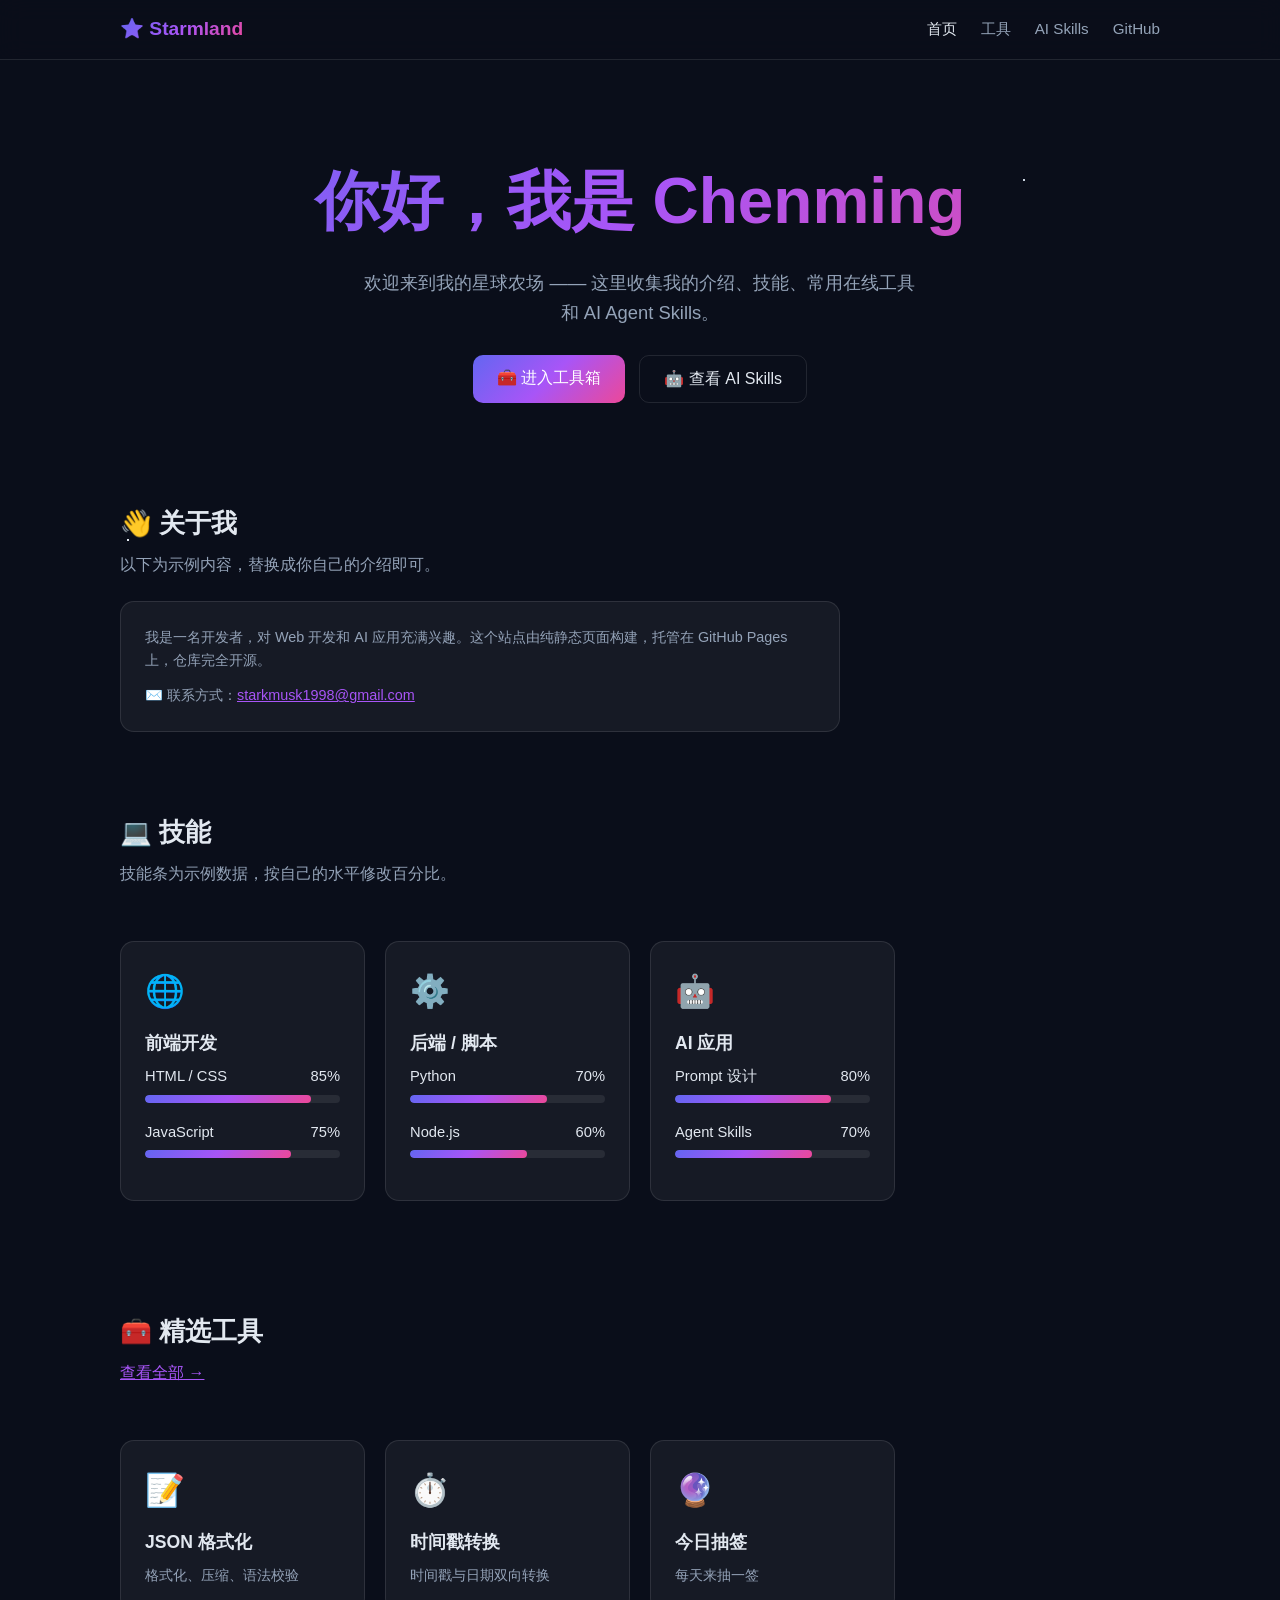
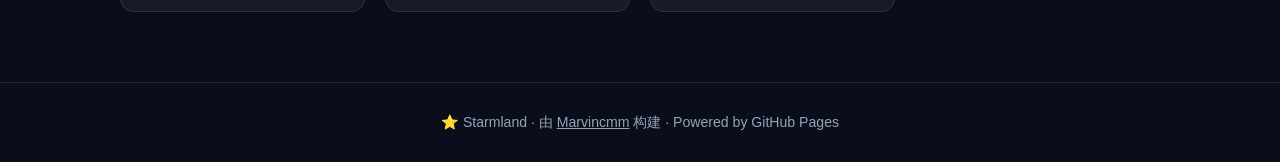
==== index.html @ 70fc926f "feat: add personal homepage and AI skills showcase page" ====
<!DOCTYPE html>
<html lang="zh-CN">
<head>
<meta charset="UTF-8">
<meta name="viewport" content="width=device-width, initial-scale=1.0">
<title>Starmland · Chenming 的个人站</title>
<link rel="stylesheet" href="assets/css/style.css">
</head>
<body>
<div class="stars"></div>

<nav>
  <div class="nav-inner">
    <a class="logo" href="index.html">⭐ Starmland</a>
    <div class="nav-links">
      <a href="index.html" class="active">首页</a>
      <a href="tools/index.html">工具</a>
      <a href="skills.html">AI Skills</a>
      <a href="https://github.com/Marvincmm" target="_blank">GitHub</a>
    </div>
  </div>
</nav>

<header class="hero">
  <h1>你好，我是 Chenming</h1>
  <p>欢迎来到我的星球农场 —— 这里收集我的介绍、技能、常用在线工具和 AI Agent Skills。</p>
  <div style="margin-top:28px; display:flex; gap:14px; justify-content:center; flex-wrap:wrap;">
    <a class="btn" href="tools/index.html">🧰 进入工具箱</a>
    <a class="btn btn-ghost" href="skills.html">🤖 查看 AI Skills</a>
  </div>
</header>

<main class="container">
  <section id="about">
    <div class="section-title">👋 关于我</div>
    <p class="section-sub">以下为示例内容，替换成你自己的介绍即可。</p>
    <div class="card" style="max-width:720px;">
      <p>我是一名开发者，对 Web 开发和 AI 应用充满兴趣。这个站点由纯静态页面构建，托管在 GitHub Pages 上，仓库完全开源。</p>
      <p style="margin-top:12px;">✉️ 联系方式：<a href="mailto:starkmusk1998@gmail.com" style="color:var(--accent2);">starkmusk1998@gmail.com</a></p>
    </div>
  </section>

  <section id="skills">
    <div class="section-title">💻 技能</div>
    <p class="section-sub">技能条为示例数据，按自己的水平修改百分比。</p>
    <div class="grid">
      <div class="card">
        <div class="icon">🌐</div>
        <h3>前端开发</h3>
        <div class="skill-row"><div class="label"><span>HTML / CSS</span><span>85%</span></div><div class="bar"><div style="width:85%"></div></div></div>
        <div class="skill-row"><div class="label"><span>JavaScript</span><span>75%</span></div><div class="bar"><div style="width:75%"></div></div></div>
      </div>
      <div class="card">
        <div class="icon">⚙️</div>
        <h3>后端 / 脚本</h3>
        <div class="skill-row"><div class="label"><span>Python</span><span>70%</span></div><div class="bar"><div style="width:70%"></div></div></div>
        <div class="skill-row"><div class="label"><span>Node.js</span><span>60%</span></div><div class="bar"><div style="width:60%"></div></div></div>
      </div>
      <div class="card">
        <div class="icon">🤖</div>
        <h3>AI 应用</h3>
        <div class="skill-row"><div class="label"><span>Prompt 设计</span><span>80%</span></div><div class="bar"><div style="width:80%"></div></div></div>
        <div class="skill-row"><div class="label"><span>Agent Skills</span><span>70%</span></div><div class="bar"><div style="width:70%"></div></div></div>
      </div>
    </div>
  </section>

  <section id="tools-preview">
    <div class="section-title">🧰 精选工具</div>
    <p class="section-sub"><a href="tools/index.html" style="color:var(--accent2);">查看全部 →</a></p>
    <div class="grid">
      <a class="card" href="tools/json-formatter.html"><div class="icon">📝</div><h3>JSON 格式化</h3><p>格式化、压缩、语法校验</p></a>
      <a class="card" href="tools/timestamp.html"><div class="icon">⏱️</div><h3>时间戳转换</h3><p>时间戳与日期双向转换</p></a>
      <a class="card" href="tools/lucky-draw.html"><div class="icon">🔮</div><h3>今日抽签</h3><p>每天来抽一签</p></a>
    </div>
  </section>
</main>

<footer>
  <p>⭐ Starmland · 由 <a href="https://github.com/Marvincmm" target="_blank">Marvincmm</a> 构建 · Powered by GitHub Pages</p>
</footer>
</body>
</html>
---- assets/css/style.css ----
/* Starmland - 深色星空主题 */
* { margin: 0; padding: 0; box-sizing: border-box; }

:root {
  --bg: #0a0e1a;
  --bg-card: rgba(255, 255, 255, 0.05);
  --border: rgba(255, 255, 255, 0.1);
  --text: #e2e8f0;
  --text-dim: #94a3b8;
  --accent1: #6366f1;
  --accent2: #a855f7;
  --accent3: #ec4899;
  --grad: linear-gradient(135deg, var(--accent1), var(--accent2), var(--accent3));
}

body {
  background: var(--bg);
  color: var(--text);
  font-family: -apple-system, BlinkMacSystemFont, 'Segoe UI', 'PingFang SC', 'Microsoft YaHei', sans-serif;
  min-height: 100vh;
  line-height: 1.6;
}

/* 星空背景 */
.stars {
  position: fixed; inset: 0; z-index: -1; pointer-events: none;
  background-image:
    radial-gradient(1px 1px at 20% 30%, #fff 50%, transparent 50%),
    radial-gradient(1px 1px at 60% 70%, #fff 50%, transparent 50%),
    radial-gradient(1.5px 1.5px at 80% 20%, #cbd5e1 50%, transparent 50%),
    radial-gradient(1px 1px at 40% 80%, #fff 50%, transparent 50%),
    radial-gradient(1px 1px at 90% 60%, #fff 50%, transparent 50%),
    radial-gradient(1.5px 1.5px at 10% 60%, #e2e8f0 50%, transparent 50%),
    radial-gradient(1px 1px at 50% 10%, #fff 50%, transparent 50%),
    radial-gradient(1px 1px at 30% 50%, #94a3b8 50%, transparent 50%);
  animation: twinkle 4s ease-in-out infinite alternate;
}
@keyframes twinkle { from { opacity: 0.4; } to { opacity: 1; } }

.container { max-width: 1080px; margin: 0 auto; padding: 0 20px; }

/* 导航 */
nav {
  position: sticky; top: 0; z-index: 10;
  backdrop-filter: blur(12px);
  background: rgba(10, 14, 26, 0.8);
  border-bottom: 1px solid var(--border);
}
.nav-inner {
  max-width: 1080px; margin: 0 auto; padding: 14px 20px;
  display: flex; align-items: center; justify-content: space-between;
}
.logo {
  font-weight: 700; font-size: 1.2rem; text-decoration: none;
  background: var(--grad); -webkit-background-clip: text; background-clip: text; color: transparent;
}
.nav-links { display: flex; gap: 24px; }
.nav-links a { color: var(--text-dim); text-decoration: none; font-size: 0.95rem; transition: color 0.2s; }
.nav-links a:hover, .nav-links a.active { color: var(--text); }

/* Hero */
.hero { text-align: center; padding: 90px 20px 60px; }
.hero h1 {
  font-size: clamp(2.4rem, 6vw, 4rem); font-weight: 800; margin-bottom: 16px;
  background: var(--grad); -webkit-background-clip: text; background-clip: text; color: transparent;
}
.hero p { color: var(--text-dim); font-size: 1.15rem; max-width: 560px; margin: 0 auto; }

/* 卡片网格 */
.grid { display: grid; grid-template-columns: repeat(auto-fill, minmax(240px, 1fr)); gap: 20px; padding: 30px 0; }
.card {
  background: var(--bg-card); border: 1px solid var(--border); border-radius: 14px;
  padding: 24px; text-decoration: none; color: var(--text); display: block;
  transition: transform 0.2s, border-color 0.2s;
}
.card:hover { transform: translateY(-4px); border-color: rgba(168, 85, 247, 0.5); }
.card .icon { font-size: 2rem; margin-bottom: 12px; }
.card h3 { font-size: 1.1rem; margin-bottom: 8px; }
.card p { color: var(--text-dim); font-size: 0.9rem; }

/* 通用区块 */
section { padding: 40px 0; }
.section-title {
  font-size: 1.6rem; font-weight: 700; margin-bottom: 8px;
}
.section-sub { color: var(--text-dim); margin-bottom: 24px; }

/* 按钮 */
.btn {
  display: inline-block; padding: 10px 24px; border-radius: 10px; border: none;
  background: var(--grad); color: #fff; font-size: 1rem; cursor: pointer;
  text-decoration: none; transition: opacity 0.2s;
}
.btn:hover { opacity: 0.85; }
.btn-ghost {
  background: transparent; border: 1px solid var(--border); color: var(--text);
}

/* 表单元素 */
textarea, input[type="text"], input[type="number"], input[type="datetime-local"], select {
  width: 100%; background: rgba(255, 255, 255, 0.05); color: var(--text);
  border: 1px solid var(--border); border-radius: 10px; padding: 12px 14px;
  font-size: 0.95rem; font-family: inherit; outline: none;
}
textarea:focus, input:focus, select:focus { border-color: var(--accent2); }
textarea { min-height: 180px; resize: vertical; font-family: ui-monospace, 'SF Mono', Consolas, monospace; }
select option { background: #141927; }

/* 工具页布局 */
.tool-wrap { max-width: 760px; margin: 0 auto; padding: 40px 20px 80px; }
.tool-wrap h1 { font-size: 1.8rem; margin-bottom: 6px; }
.tool-wrap .desc { color: var(--text-dim); margin-bottom: 28px; }
.tool-actions { display: flex; gap: 12px; flex-wrap: wrap; margin: 16px 0; }
.result-box {
  background: rgba(255, 255, 255, 0.04); border: 1px solid var(--border);
  border-radius: 10px; padding: 16px; margin-top: 16px;
  white-space: pre-wrap; word-break: break-all; font-family: ui-monospace, 'SF Mono', Consolas, monospace;
  font-size: 0.92rem;
}
.msg-error { color: #f87171; }
.msg-ok { color: #4ade80; }

/* 技能条 */
.skill-row { margin-bottom: 18px; }
.skill-row .label { display: flex; justify-content: space-between; margin-bottom: 6px; font-size: 0.92rem; }
.bar { height: 8px; background: rgba(255, 255, 255, 0.08); border-radius: 4px; overflow: hidden; }
.bar > div { height: 100%; background: var(--grad); border-radius: 4px; }

/* Footer */
footer { border-top: 1px solid var(--border); padding: 28px 20px; text-align: center; color: var(--text-dim); font-size: 0.88rem; }
footer a { color: var(--text-dim); }

@media (max-width: 600px) {
  .nav-links { gap: 14px; }
  .hero { padding: 60px 20px 40px; }
}
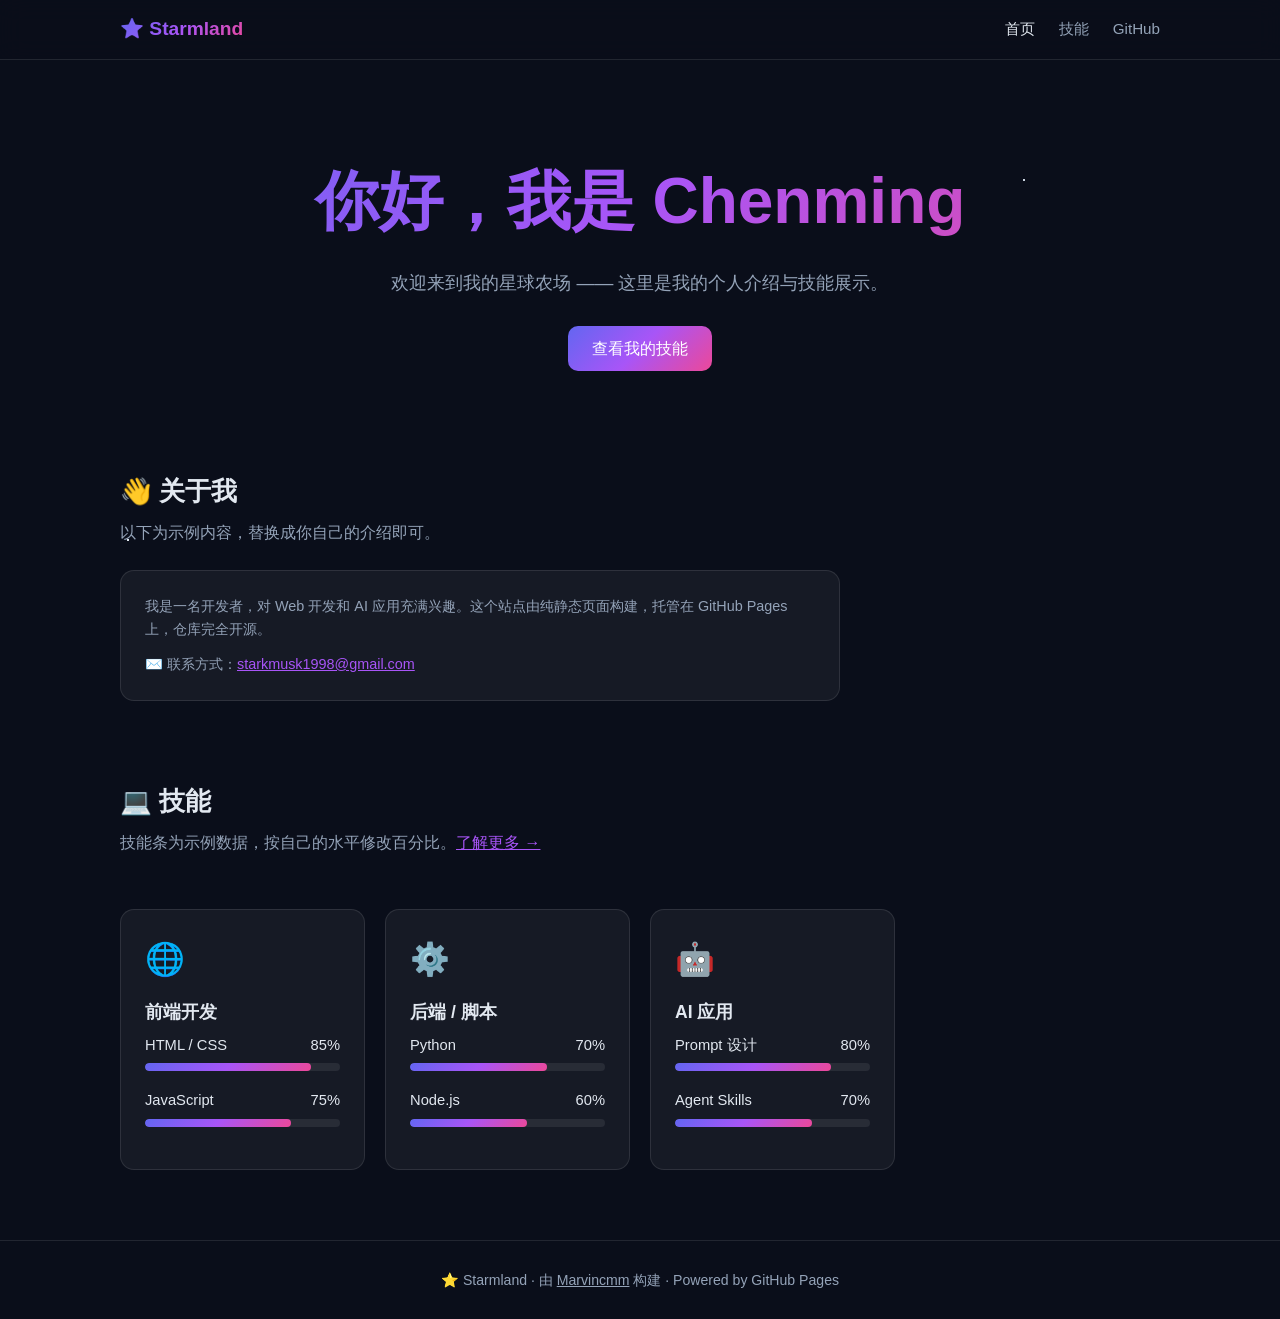
==== commit 6742bc66: "refactor: simplify to personal website only, clean up removed links" ====
--- a/index.html
+++ b/index.html
@@ -14,8 +14,7 @@
     <a class="logo" href="index.html">⭐ Starmland</a>
     <div class="nav-links">
       <a href="index.html" class="active">首页</a>
-      <a href="tools/index.html">工具</a>
-      <a href="skills.html">AI Skills</a>
+      <a href="skills.html">技能</a>
       <a href="https://github.com/Marvincmm" target="_blank">GitHub</a>
     </div>
   </div>
@@ -23,10 +22,9 @@
 
 <header class="hero">
   <h1>你好，我是 Chenming</h1>
-  <p>欢迎来到我的星球农场 —— 这里收集我的介绍、技能、常用在线工具和 AI Agent Skills。</p>
-  <div style="margin-top:28px; display:flex; gap:14px; justify-content:center; flex-wrap:wrap;">
-    <a class="btn" href="tools/index.html">🧰 进入工具箱</a>
-    <a class="btn btn-ghost" href="skills.html">🤖 查看 AI Skills</a>
+  <p>欢迎来到我的星球农场 —— 这里是我的个人介绍与技能展示。</p>
+  <div style="margin-top:28px;">
+    <a class="btn" href="skills.html">查看我的技能</a>
   </div>
 </header>
 
@@ -42,7 +40,7 @@
 
   <section id="skills">
     <div class="section-title">💻 技能</div>
-    <p class="section-sub">技能条为示例数据，按自己的水平修改百分比。</p>
+    <p class="section-sub">技能条为示例数据，按自己的水平修改百分比。<a href="skills.html" style="color:var(--accent2);">了解更多 →</a></p>
     <div class="grid">
       <div class="card">
         <div class="icon">🌐</div>
@@ -64,16 +62,6 @@
       </div>
     </div>
   </section>
-
-  <section id="tools-preview">
-    <div class="section-title">🧰 精选工具</div>
-    <p class="section-sub"><a href="tools/index.html" style="color:var(--accent2);">查看全部 →</a></p>
-    <div class="grid">
-      <a class="card" href="tools/json-formatter.html"><div class="icon">📝</div><h3>JSON 格式化</h3><p>格式化、压缩、语法校验</p></a>
-      <a class="card" href="tools/timestamp.html"><div class="icon">⏱️</div><h3>时间戳转换</h3><p>时间戳与日期双向转换</p></a>
-      <a class="card" href="tools/lucky-draw.html"><div class="icon">🔮</div><h3>今日抽签</h3><p>每天来抽一签</p></a>
-    </div>
-  </section>
 </main>
 
 <footer>
